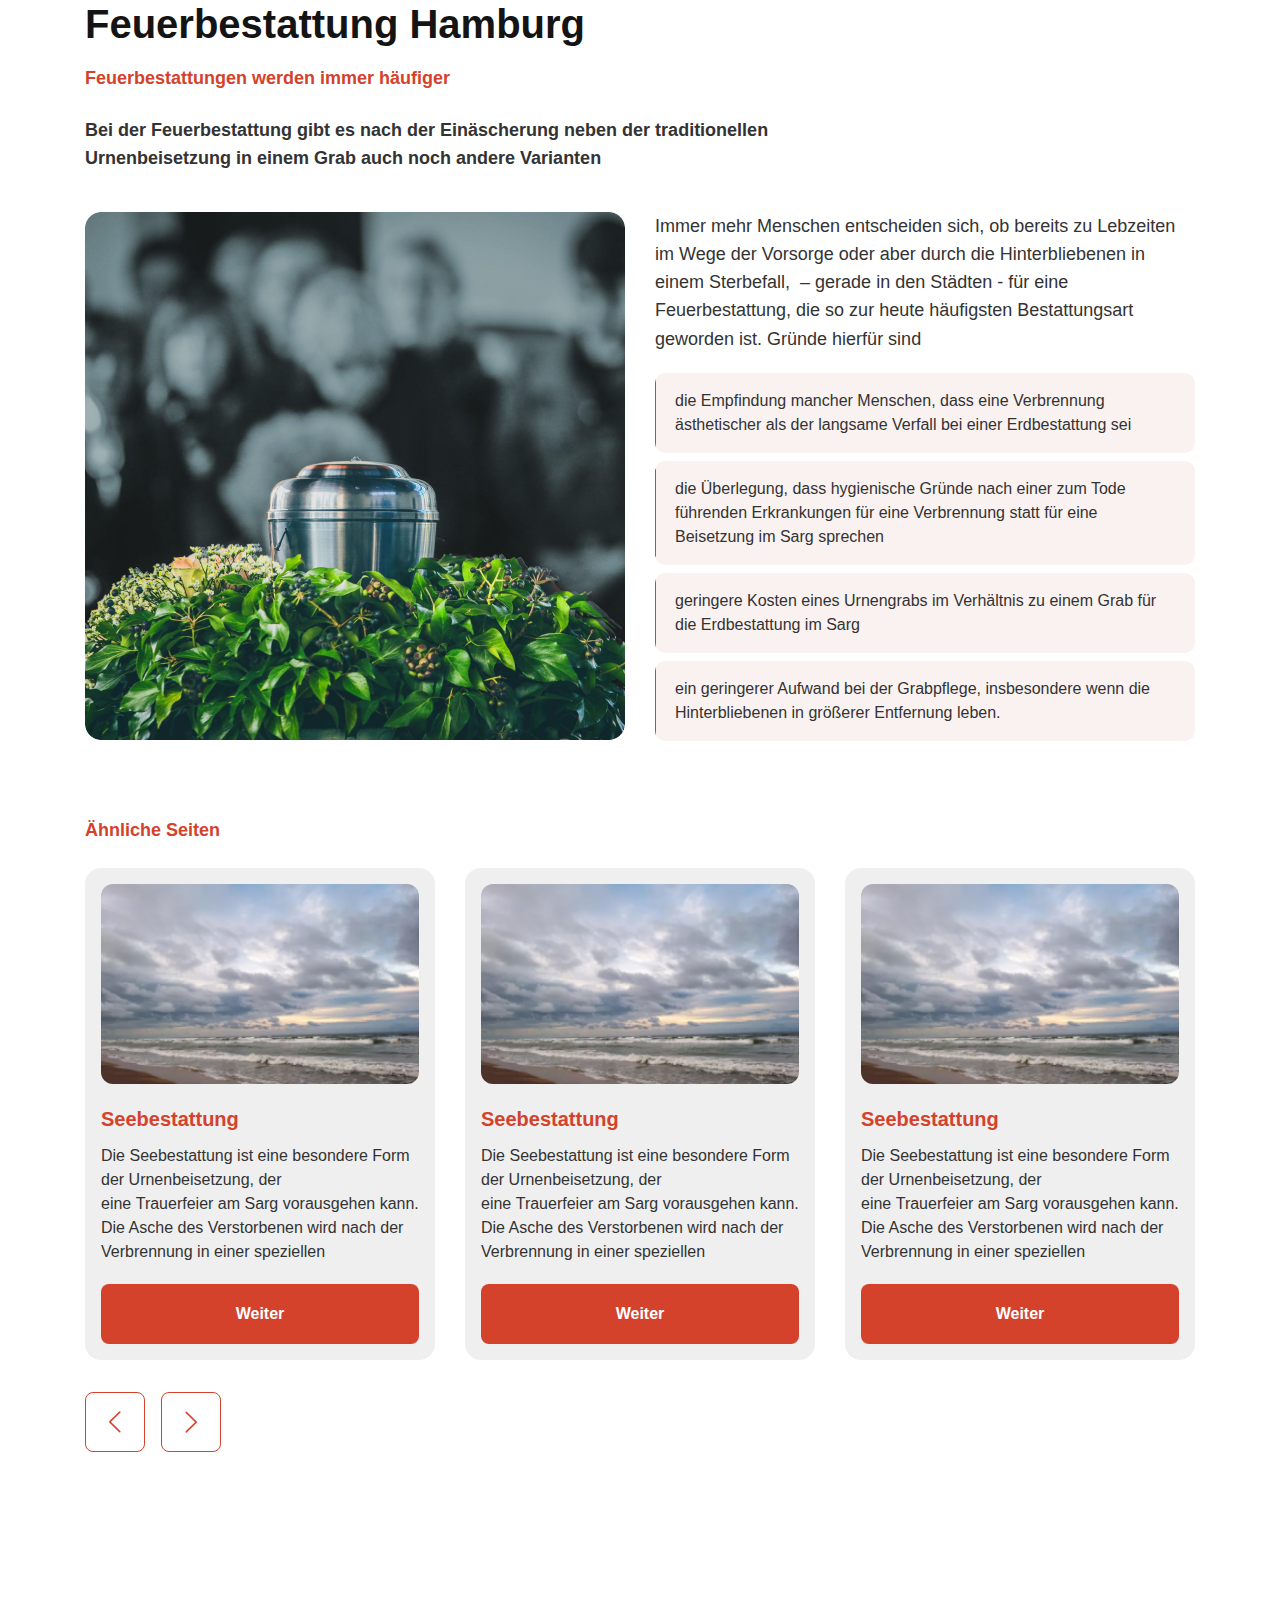
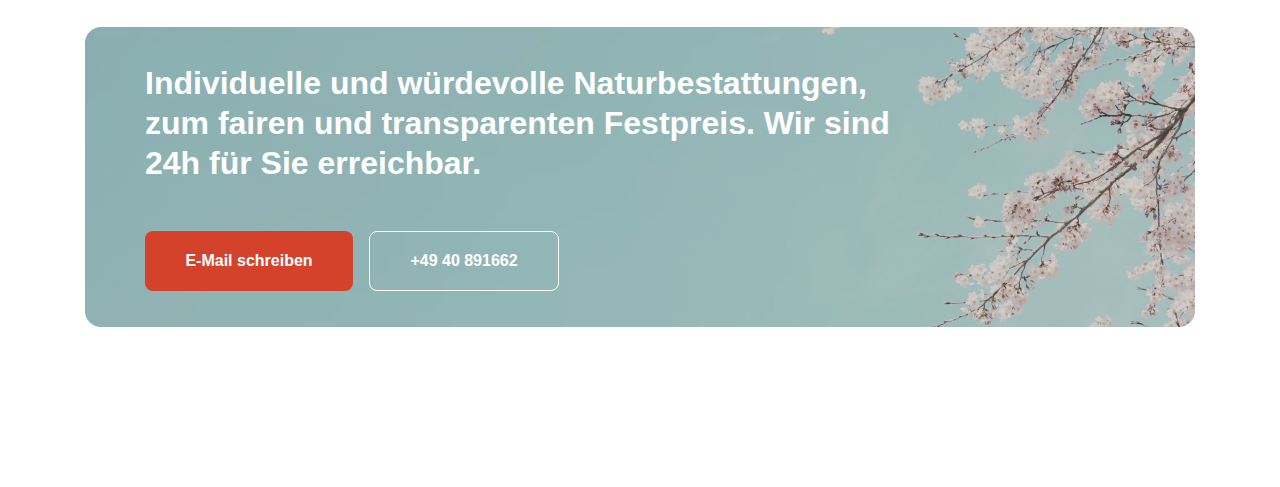
==== index.html @ fbd826f4 "added pages" ====
<!DOCTYPE html>
<html lang="en">

<head>
    <meta charset="UTF-8">
    <meta name="viewport" content="width=device-width, initial-scale=1.0">
    <title>Document</title>

    <link rel="stylesheet" href="https://cdn.jsdelivr.net/npm/swiper@11/swiper-bundle.min.css" />

    <link rel="stylesheet" href="./styles/main.css">
</head>

<body>
    <main class="main">
        <section class="feuerbestattung">
            <div class="container">
                <div class="feuerbestattung__inner">
                    <div class="title-wrapper">
                        <h1 class="title">
                            Feuerbestattung Hamburg
                        </h1>

                        <h2 class="subtitle">Feuerbestattungen werden immer häufiger</h2>
                    </div>

                    <div class="feuerbestattung__content">
                        <p class="text text-semibold feuerbestattung__content-head">Bei der Feuerbestattung gibt es nach
                            der
                            Einäscherung neben der
                            traditionellen Urnenbeisetzung in einem Grab auch noch andere Varianten</p>

                        <div class="feuerbestattung__grid">
                            <img class="feuerbestattung__grid-img" src="./images/feuerbestattung-1.jpg"
                                alt="feuerbestattung" />

                            <div class="feuerbestattung__grid-item">
                                <p class="text">Immer mehr Menschen entscheiden sich, ob bereits zu Lebzeiten im Wege
                                    der
                                    Vorsorge oder aber durch die Hinterbliebenen in einem Sterbefall,  – gerade in den
                                    Städten - für eine Feuerbestattung, die so zur heute häufigsten Bestattungsart
                                    geworden
                                    ist. Gründe hierfür sind</p>

                                <div class="points">
                                    <div class="points__item">
                                        <p>die Empfindung mancher Menschen, dass eine Verbrennung ästhetischer als der
                                            langsame Verfall bei einer Erdbestattung sei</p>
                                    </div>

                                    <div class="points__item">
                                        <p>die Überlegung, dass hygienische Gründe nach einer zum Tode führenden
                                            Erkrankungen für eine Verbrennung statt für eine Beisetzung im Sarg sprechen
                                        </p>
                                    </div>

                                    <div class="points__item">
                                        <p>geringere Kosten eines Urnengrabs im Verhältnis zu einem Grab für die
                                            Erdbestattung im Sarg</p>
                                    </div>

                                    <div class="points__item">
                                        <p>ein geringerer Aufwand bei der Grabpflege, insbesondere wenn die
                                            Hinterbliebenen
                                            in größerer Entfernung leben.</p>
                                    </div>
                                </div>
                            </div>
                        </div>
                    </div>
                </div>
            </div>
        </section>

        <section class="section-block">
            <div class="container">
                <div class="sites">
                    <h3 class="subtitle">Ähnliche Seiten</h3>

                    <div class="swiper sites-swiper">
                        <div class="swiper-wrapper">
                            <div class="swiper-slide">
                                <div class="site">
                                    <img class="site__img" src="./images/site-1.jpg" alt="site">
                                    <div class="site__content">
                                        <h4 class="site__content-title">Seebestattung</h4>
                                        <p class="site__content-text">Die Seebestattung ist eine besondere Form der
                                            Urnenbeisetzung, der
                                            eine Trauerfeier am Sarg vorausgehen kann. Die Asche des Verstorbenen wird
                                            nach
                                            der Verbrennung in einer speziellen</p>
                                        <button class="site__content-btn btn btn-primary">Weiter</button>
                                    </div>
                                </div>
                            </div>

                            <div class="swiper-slide">
                                <div class="site">
                                    <img class="site__img" src="./images/site-1.jpg" alt="site">
                                    <div class="site__content">
                                        <h4 class="site__content-title">Seebestattung</h4>
                                        <p class="site__content-text">Die Seebestattung ist eine besondere Form der
                                            Urnenbeisetzung, der
                                            eine Trauerfeier am Sarg vorausgehen kann. Die Asche des Verstorbenen wird
                                            nach
                                            der Verbrennung in einer speziellen</p>
                                        <button class="site__content-btn btn btn-primary">Weiter</button>
                                    </div>
                                </div>
                            </div>

                            <div class="swiper-slide">
                                <div class="site">
                                    <img class="site__img" src="./images/site-1.jpg" alt="site">
                                    <div class="site__content">
                                        <h4 class="site__content-title">Seebestattung</h4>
                                        <p class="site__content-text">Die Seebestattung ist eine besondere Form der
                                            Urnenbeisetzung, der
                                            eine Trauerfeier am Sarg vorausgehen kann. Die Asche des Verstorbenen wird
                                            nach
                                            der Verbrennung in einer speziellen</p>
                                        <button class="site__content-btn btn btn-primary">Weiter</button>
                                    </div>
                                </div>
                            </div>

                            <div class="swiper-slide">
                                <div class="site">
                                    <img class="site__img" src="./images/site-1.jpg" alt="site">
                                    <div class="site__content">
                                        <h4 class="site__content-title">Seebestattung</h4>
                                        <p class="site__content-text">Die Seebestattung ist eine besondere Form der
                                            Urnenbeisetzung, der
                                            eine Trauerfeier am Sarg vorausgehen kann. Die Asche des Verstorbenen wird
                                            nach
                                            der Verbrennung in einer speziellen</p>
                                        <button class="site__content-btn btn btn-primary">Weiter</button>
                                    </div>
                                </div>
                            </div>
                        </div>

                        <div class="mob-none">
                            <div class="slider-btns">
                                <button class="sites-prev slider-btn">
                                    <svg width="12" height="22" viewBox="0 0 12 22" fill="none"
                                        xmlns="http://www.w3.org/2000/svg">
                                        <path d="M10.7832 20.6253L0.773438 10.8789L10.7833 1.13245" stroke="#D4422C"
                                            stroke-width="1.5" stroke-linecap="round" stroke-linejoin="round" />
                                    </svg>
                                </button>
                                <button class="sites-next slider-btn">
                                    <svg width="12" height="22" viewBox="0 0 12 22" fill="none"
                                        xmlns="http://www.w3.org/2000/svg">
                                        <path d="M1.21676 1.3747L11.2266 11.1211L1.21669 20.8675" stroke="#D4422C"
                                            stroke-width="1.5" stroke-linecap="round" stroke-linejoin="round" />
                                    </svg>
                                </button>
                            </div>
                        </div>
                    </div>
                </div>
            </div>
        </section>

        <section class="callback">
            <div class="container">
                <div class="callback__inner">
                    <p class="callback__text">
                        Individuelle und würdevolle Naturbestattungen, zum fairen und transparenten Festpreis.
                        Wir sind 24h für Sie erreichbar.
                    </p>

                    <div class="callback__footer">
                        <button class="btn btn-primary">E-Mail schreiben</button>
                        <button class="btn btn-secondary">+49 40 891662</button>
                    </div>
                </div>
            </div>
        </section>
    </main>

    <script src="https://cdn.jsdelivr.net/npm/swiper@11/swiper-bundle.min.js"></script>
    <script src="./scripts/app.js"></script>
</body>

</html>
---- styles/main.css ----
* {
    margin: 0;
    padding: 0;
    box-sizing: border-box;
    font-family: "Open Sans", sans-serif;
}

body {
    overflow-x: hidden
}

button {
    outline: none;
    border: none;
    cursor: pointer;
}

.container {
    width: 100%;
    max-width: calc(1110px + 32px);
    margin: 0 auto;
    padding: 0 16px;
}

.title {
    font-size: 32px;
    font-weight: 600;
    line-height: 120%;
    color: #141414;
}

@media(min-width: 1024px) {
    .title {
        font-size: 40px;
    }
}

.main {
    margin-bottom: 60px;
}

@media(min-width: 1024px) {
    .main {
        margin-bottom: 160px;
    }
}

.subtitle {
    font-size: 18px;
    font-weight: 600;
    line-height: 156%;
    color: #D4422C;
}

.text {
    font-size: 18px;
    font-weight: 500;
    line-height: 156%;
    color: #333;
}

.text.text-semibold {
    font-weight: 600;
}

.title-wrapper {
    display: flex;
    flex-direction: column;
    gap: 16px;
}

.section-block {
    padding: 48px 0;
}

.btn {
    width: 100%;
    border-radius: 8px;
    display: flex;
    align-items: center;
    justify-content: center;
    gap: 8px;
    font-size: 16px;
    font-weight: 600;
}

.btn.btn-primary {
    background-color: #D4422C;
    color: #fff;
}

.btn.btn-secondary {
    background-color: transparent;
    border: 1px solid #fff;
    color: #fff;
}

.mob-none {
    display: none !important;
}

.text-wrapper {
    display: flex;
    flex-direction: column;
    gap: 10px;
}

@media(min-width: 1024px) {
    .section-block {
        padding: 75px 0;
    }

    .mob-none {
        display: block !important;
    }
}

.points {
    display: flex;
    flex-direction: column;
    gap: 8px;
}

.points__item {
    padding: 16px 20px;
    border-radius: 10px;
    background-color: #FAF2F1;
    font-size: 16px;
    color: #333;
    line-height: 150%;
    position: relative;
    overflow: hidden;
}

.points__item::before {
    content: "";
    position: absolute;
    left: 0;
    width: 1px;
    height: 85%;
    top: 50%;
    transform: translateY(-50%);
    background-color: #d4422c;
}

.site {
    padding: 16px;
    border-radius: 16px;
    display: flex;
    flex-direction: column;
    justify-content: space-between;
    gap: 20px;
    background-color: #EFEFEF;
}

.site__img {
    width: 100%;
    max-height: 200px;
    object-fit: cover;
    border-radius: 12px;
}

.site__content {
    display: flex;
    flex-direction: column;
}

.site__content-title {
    font-size: 20px;
    font-weight: 600;
    color: #D4422C;
    line-height: 150%;
}

.site__content-text {
    margin-top: 10px;
    font-size: 16px;
    color: #333;
    line-height: 150%;
}

.site__content-btn {
    margin-top: 20px;
    min-height: 60px;
}

.sites-swiper {
    margin-left: -16px;
    width: calc(100% + 32px);
}

.sites .subtitle {
    margin-bottom: 16px;
}

.slider-btns {
    display: flex;
    align-items: center;
    gap: 16px;
    margin-top: 32px;
}

.slider-btn {
    display: flex;
    justify-content: center;
    align-items: center;
    width: 60px;
    height: 60px;
    border-radius: 8px;
    border: 1px solid #D4422C;
    background-color: transparent;
}

.feuerbestattung__content {
    margin-top: 24px;
}

.feuerbestattung__content-head {
    max-width: 730px;
    width: 100%;
}

.feuerbestattung__grid {
    display: grid;
    grid-template-columns: 1fr;
    gap: 16px;
    margin-top: 32px;
}

.feuerbestattung__grid-img {
    border-radius: 12px;
    width: 100%;
}

.feuerbestattung__grid-item {
    display: flex;
    flex-direction: column;
    gap: 20px;
}

.callback__inner {
    background-image: url('../images/callback-mob.jpg');
    background-repeat: no-repeat;
    background-size: cover;
    background-position: center;
    padding: 36px 16px;
}

.callback__inner {
    display: flex;
    flex-direction: column;
    gap: 24px;
    border-radius: 12px;
    margin-left: -16px;
    width: calc(100% + 32px);
}

.callback__footer {
    display: flex;
    flex-direction: column;
    gap: 12px;
}

.callback__footer .btn {
    min-height: 60px;
}

.callback__text {
    font-size: 24px;
    font-weight: 600;
    color: #fff;
    line-height: 133%;
    text-align: center;
}

.feuerbestattung__grid-item--gray {
    padding: 16px 12px;
    border-radius: 12px;
    background-color: #EFEFEF;
    display: flex;
    flex-direction: column;
    gap: 16px;
}

@media(min-width: 600px) {
    .callback__footer {
        flex-direction: row;
        gap: 16px;
    }
}

@media(min-width: 1024px) {
    .feuerbestattung__grid {
        grid-template-columns: 1fr 1fr;
        gap: 30px;
        margin-top: 40px;
    }

    .feuerbestattung__grid-img {
        border-radius: 16px;
    }

    .callback {
        padding-top: 100px;
    }

    .callback__inner {
        background-image: url('../images/callback.jpg');
        background-position: bottom center;
        padding: 36px 60px;
        gap: 48px;
        border-radius: 16px;
        margin-left: 0;
        width: 100%;
    }

    .callback__footer .btn {
        max-width: 208px;
    }

    .callback__footer .btn:last-child {
        max-width: 190px;
    }

    .callback__text {
        text-align: left;
        font-size: 32px;
        line-height: 125%;
        max-width: 750px;
        width: 100%;
    }
}

@media(min-width: 1024px) {
    .sites-swiper {
        width: 100%;
        margin-left: 0;
    }

    .sites .subtitle {
        margin-bottom: 24px;
    }
}
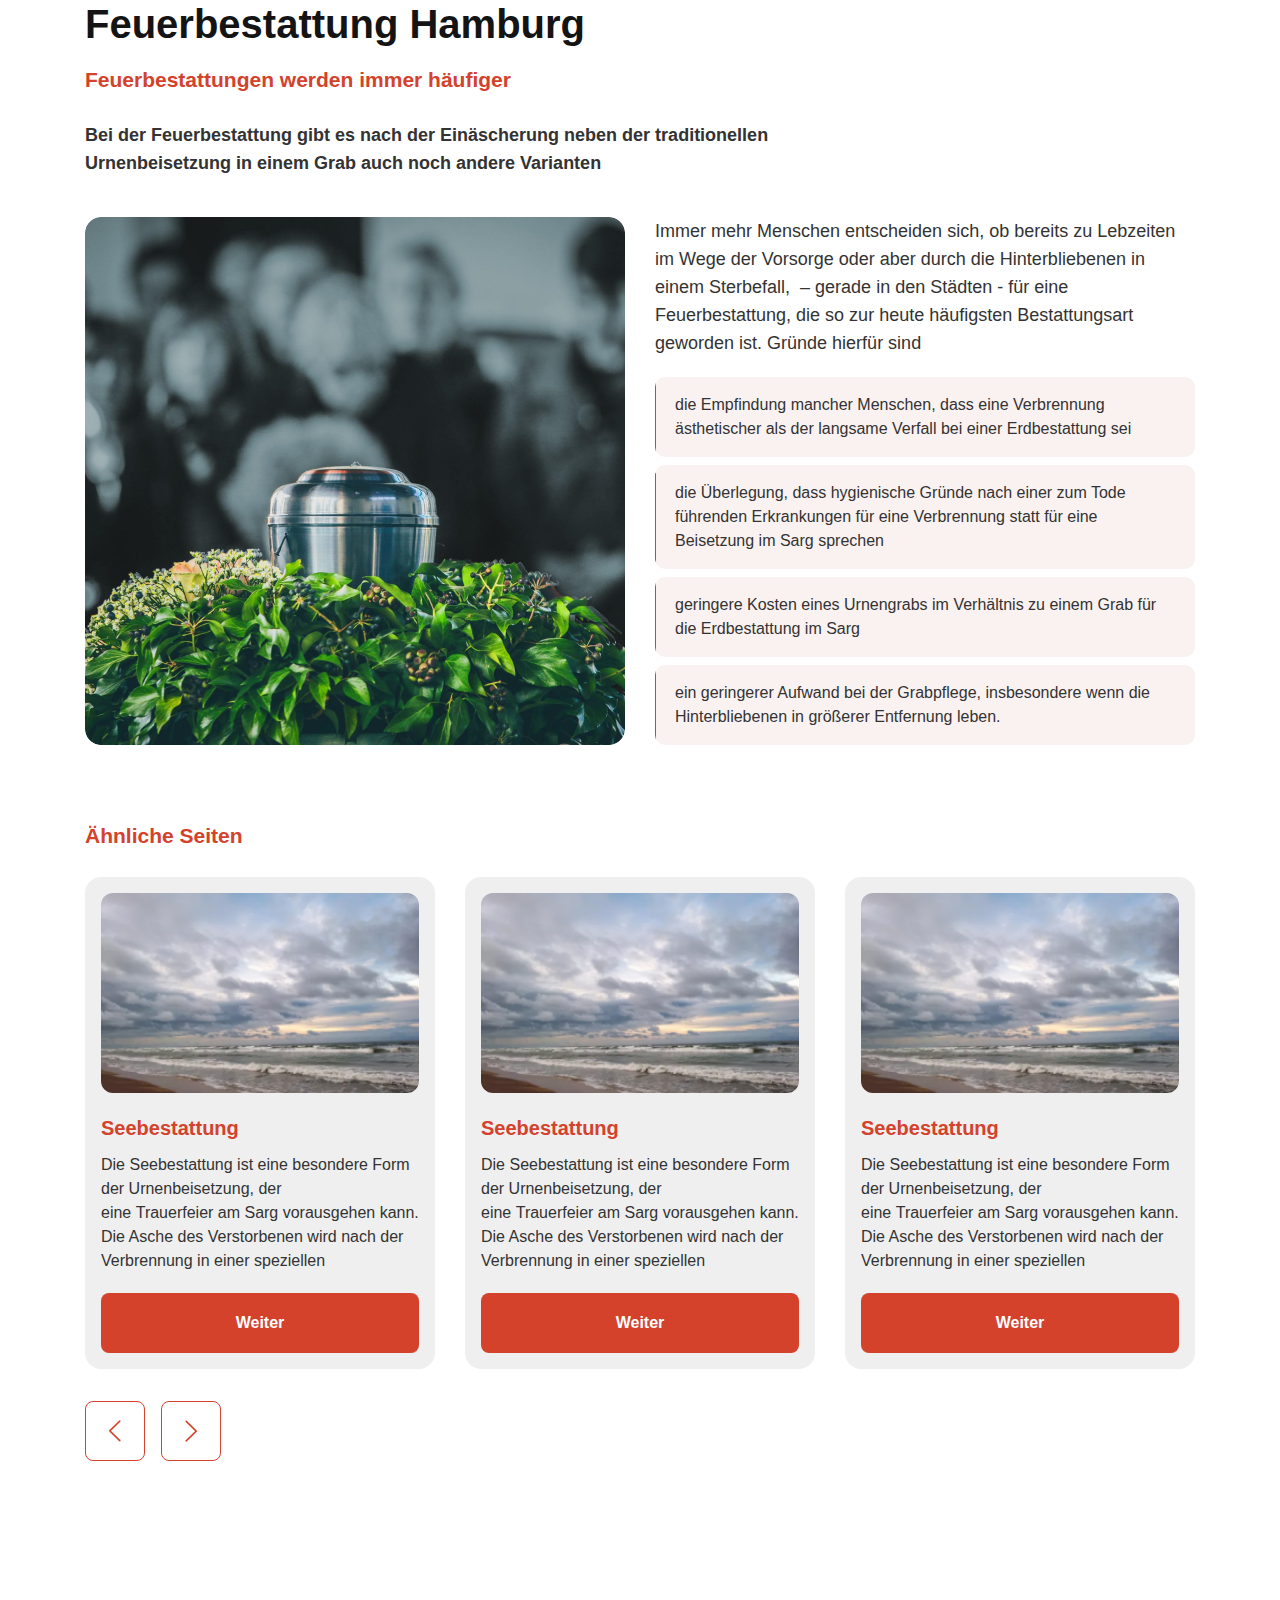
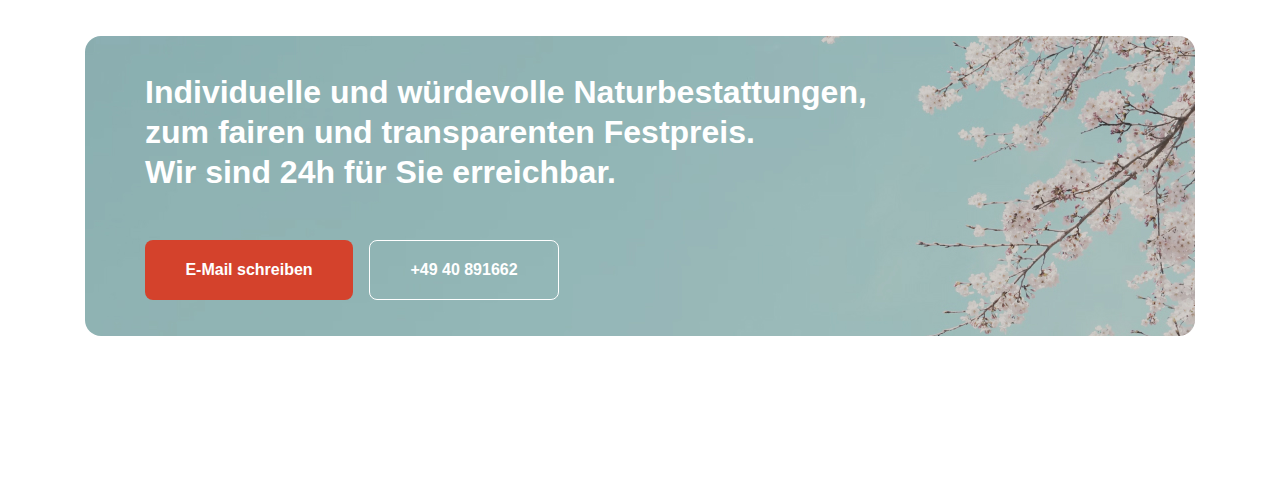
==== commit eadf5782: "fix" ====
--- a/index.html
+++ b/index.html
@@ -167,7 +167,7 @@
             <div class="container">
                 <div class="callback__inner">
                     <p class="callback__text">
-                        Individuelle und würdevolle Naturbestattungen, zum fairen und transparenten Festpreis.
+                        Individuelle und würdevolle Naturbestattungen, zum fairen und transparenten Festpreis. <br />
                         Wir sind 24h für Sie erreichbar.
                     </p>
 
--- a/styles/main.css
+++ b/styles/main.css
@@ -52,11 +52,25 @@
     color: #D4422C;
 }
 
+@media(min-width: 1024px) {
+    .subtitle {
+        font-size: 21px;
+    }
+}
+
+.subtitle.fz-18 {
+    font-size: 18px;
+}
+
 .text {
     font-size: 18px;
     font-weight: 500;
     line-height: 156%;
     color: #333;
+}
+
+.text.fz-16 {
+    font-size: 16px;
 }
 
 .text.text-semibold {
@@ -232,6 +246,12 @@
     width: 100%;
 }
 
+@media(max-width: 1024px) {
+    .feuerbestattung__grid-img {
+        order: 2
+    }
+}
+
 .feuerbestattung__grid-item {
     display: flex;
     flex-direction: column;
